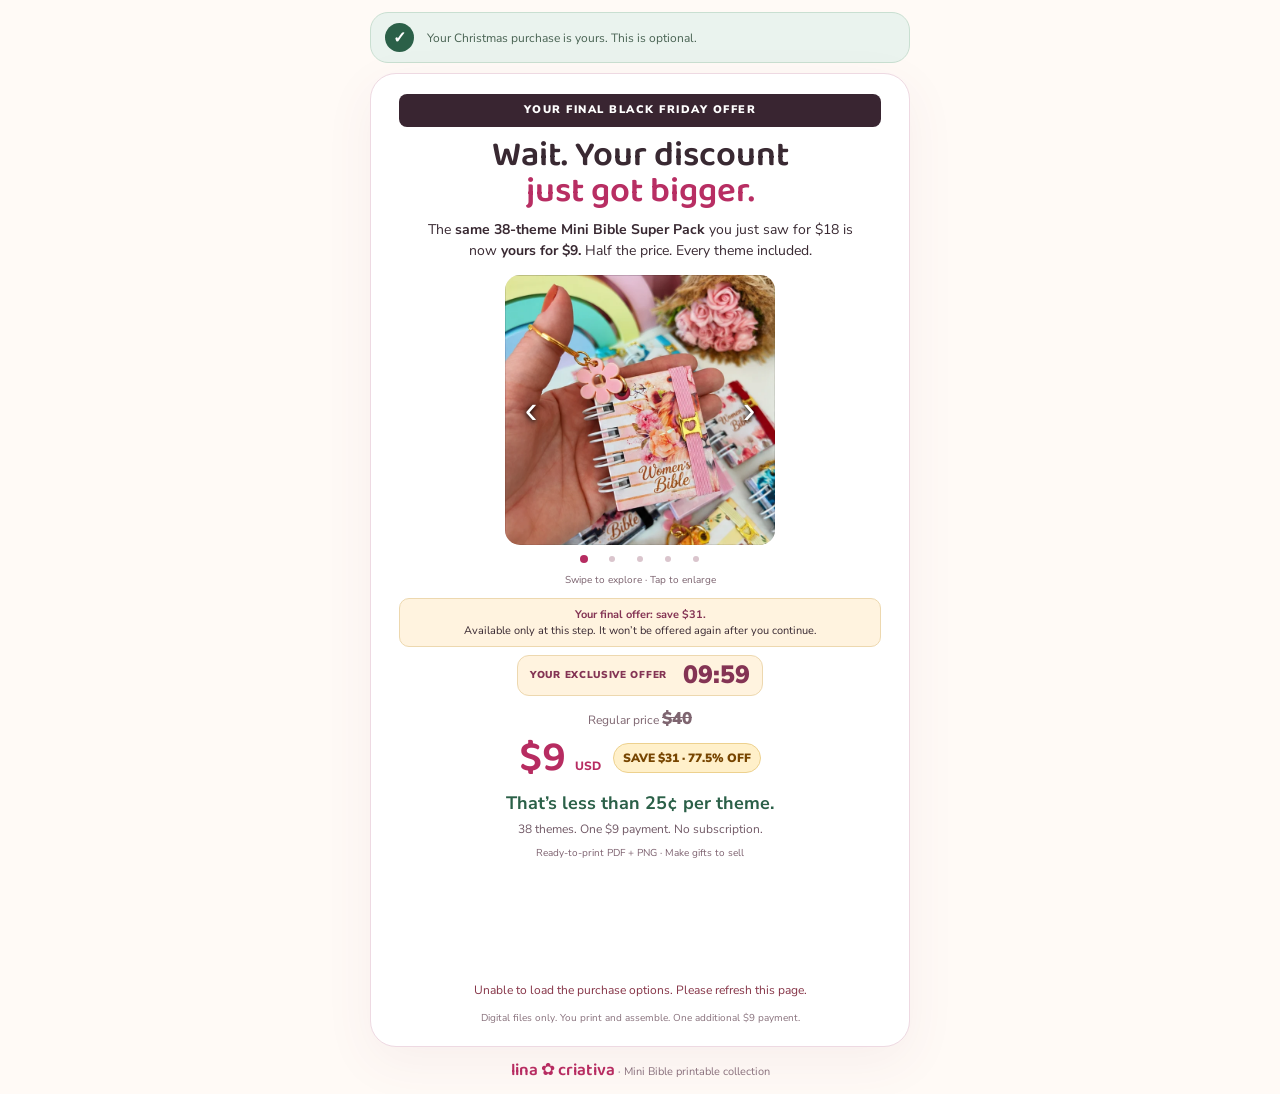
==== index.html @ 566d7fed "Add compact USD9 downsell with promotional copy, gallery and Hotmart funnel widget" ====
<!doctype html><html lang="en-US"><head><meta charset="utf-8"><meta name="viewport" content="width=device-width,initial-scale=1"><meta name="robots" content="noindex,nofollow"><meta name="theme-color" content="#fffaf6"><meta name="description" content="A final $9 offer for the 38-theme Mini Bible printable Super Pack in PDF and PNG."><title>One last offer — 38 Mini Bible themes for $9 | Lina Criativa</title><link rel="preload" as="font" href="./assets/baloo-latin.woff2" type="font/woff2" crossorigin><link rel="stylesheet" href="./compact.css?v=downsell-short-2"><script src="./offer-config.js" defer></script><script src="./app.js?v=downsell-short-2" defer></script></head><body><main class="shell"><section class="thanks" aria-label="Your purchase"><span class="check" aria-hidden="true">✓</span><div><p>Your Christmas purchase is yours. This is optional.</p></div></section><section class="offer" aria-labelledby="offer-title"><p class="eyebrow">YOUR FINAL BLACK FRIDAY OFFER</p><h2 id="offer-title">Wait. Your discount<br><span>just got bigger.</span></h2><p class="intro">The <strong>same 38-theme Mini Bible Super Pack</strong> you just saw for $18 is now <strong>yours for $9.</strong> Half the price. Every theme included.</p><div class="product"><div class="gallery" role="region" aria-label="Mini Bible photo gallery"><div class="gallery-stage"><div class="gallery-track"><button class="slide zoom" type="button" aria-label="Enlarge photo 1"><img src="./assets/photo-01.webp" alt="Floral Mini Bible keepsake with a flower charm" width="700" height="700" fetchpriority="high"></button><button class="slide zoom" type="button" aria-label="Enlarge photo 2"><img src="./assets/photo-02.webp" alt="Pink floral Mini Bible held in a hand" width="700" height="700" loading="lazy"></button><button class="slide zoom" type="button" aria-label="Enlarge photo 3"><img src="./assets/photo-04.webp" alt="Mini Bible with a cross and botanical cover" width="700" height="700" loading="lazy"></button><button class="slide zoom" type="button" aria-label="Enlarge photo 4"><img src="./assets/photo-03.webp" alt="Printed verse pages inside a Mini Bible" width="700" height="700" loading="lazy"></button><button class="slide zoom" type="button" aria-label="Enlarge photo 5"><img src="./assets/hero.webp" alt="A selection of Mini Bible themes" width="700" height="700" loading="lazy"></button></div><button class="gallery-arrow prev" type="button" aria-label="Previous photo">‹</button><button class="gallery-arrow next" type="button" aria-label="Next photo">›</button></div><div class="gallery-dots"><button type="button" data-slide="0" aria-label="Show photo 1" aria-pressed="true"></button><button type="button" data-slide="1" aria-label="Show photo 2" aria-pressed="false"></button><button type="button" data-slide="2" aria-label="Show photo 3" aria-pressed="false"></button><button type="button" data-slide="3" aria-label="Show photo 4" aria-pressed="false"></button><button type="button" data-slide="4" aria-label="Show photo 5" aria-pressed="false"></button></div><p class="gallery-hint">Swipe to explore · Tap to enlarge</p></div></div><div class="decision"><p class="last-chance"><strong>Your final offer: save $31.</strong><br>Available only at this step. It won’t be offered again after you continue.</p><div class="offer-clock" aria-label="Ten-minute countdown"><span>YOUR EXCLUSIVE OFFER</span><strong role="timer" aria-live="off" id="offer-countdown">10:00</strong></div><div class="bf-price"><p class="regular">Regular price <del>$40</del></p><p class="price"><strong>$9 <small>USD</small></strong><span class="saving">SAVE $31 · 77.5% OFF</span></p><p class="theme-value"><strong>That’s less than 25¢ per theme.</strong><span>38 themes. One $9 payment. No subscription.</span></p><p class="bf-note">Ready-to-print PDF + PNG · Make gifts to sell</p></div><!-- HOTMART - Sales Funnel Widget --><div id="hotmart-sales-funnel"></div><p class="widget-status" role="status" hidden>Unable to load the purchase options. Please refresh this page.</p><p class="fine">Digital files only. You print and assemble. One additional $9 payment.</p></div></section></main><footer>lina ✿ criativa <span>· Mini Bible printable collection</span></footer><dialog id="lightbox" aria-label="Enlarged Mini Bible photo"><button type="button" aria-label="Close photo">×</button><img alt=""></dialog><script src="https://checkout.hotmart.com/lib/hotmart-checkout-elements.js" onload="checkoutElements.init('salesFunnel').mount('#hotmart-sales-funnel')" onerror="document.querySelector('.widget-status').hidden=false"></script></body></html>
---- compact.css ----
@font-face{font-family:Baloo;src:url('./assets/baloo-latin.woff2') format('woff2');font-display:swap}@font-face{font-family:Nunito;src:url('./assets/nunito-latin.woff2') format('woff2');font-display:swap}*{box-sizing:border-box}body{margin:0;background:#fffaf6;color:#392932;font-family:Nunito,Arial,sans-serif;line-height:1.5}.shell{max-width:760px;margin:26px auto 0;padding:0 20px}.thanks{display:flex;gap:13px;align-items:flex-start;background:#eaf3ee;border:1px solid #c9dfd1;border-radius:18px;padding:18px 22px;margin-bottom:18px}.check{flex:none;border-radius:50%;background:#2b6048;color:#fff;width:29px;height:29px;display:grid;place-items:center;font-weight:900}.thanks h1{font-size:19px;line-height:1.3;margin:0 0 5px;color:#224e3b}.thanks p{font-size:13px;margin:0;color:#486252}.offer{background:#fff;border:1px solid #eed9e2;box-shadow:0 15px 50px #843b5910;border-radius:26px;padding:28px 34px}.eyebrow{text-align:center;text-transform:uppercase;letter-spacing:1.5px;font-size:11px;font-weight:900;color:#ad2b5c;margin:0 0 10px}.offer h2{font-family:Baloo,Georgia,serif;font-size:43px;line-height:1.04;text-align:center;font-weight:600;margin:0}.offer h2 span{color:#b82e63}.intro{text-align:center;max-width:590px;margin:14px auto 20px;font-size:16px;line-height:1.5}.product{display:grid;grid-template-columns:165px 1fr;gap:24px;align-items:center}.product img{width:165px;height:210px;object-fit:cover;border-radius:16px}.product ul{list-style:none;padding:0;margin:0;font-size:14px}.product li{position:relative;padding:5px 0 5px 20px}.product li:before{content:'✓';position:absolute;left:0;color:#2b6048;font-weight:900}.bonus{font-size:12px;color:#7b626e;line-height:1.45;border-top:1px solid #f0e2e8;padding-top:10px;margin:10px 0 0}.decision{margin-top:18px}.price{display:flex;align-items:center;justify-content:center;gap:14px;flex-wrap:wrap;margin:0 0 12px}.price>span{font-size:12px;color:#79616e}.price strong{color:#b72c61;font-family:Baloo,Georgia,serif;font-size:46px;font-weight:600;line-height:1.1}.price small{font:800 12px Nunito}.accept{display:block;text-align:center;text-decoration:none;font-size:15px;font-weight:900;line-height:1.3;color:white;background:#b62c61;box-shadow:0 5px 0 #8a2048;border-radius:13px;padding:17px 14px}.accept:focus-visible,.decline:focus-visible{outline:3px solid #285848;outline-offset:5px}.decline{display:block;text-align:center;font-size:12px;color:#78616b;margin-top:20px;text-underline-offset:4px}.fine{text-align:center;font-size:11px;color:#88717c;line-height:1.5;margin:12px 0 0}footer{text-align:center;font:20px Baloo,Georgia,serif;color:#b72c61;padding:16px 20px}footer span{font:11px Nunito;color:#8a717d}@media(max-width:600px){.shell{margin-top:12px;padding:0 12px}.thanks{padding:13px;gap:10px;margin-bottom:12px;border-radius:15px}.thanks h1{font-size:16px}.thanks p{font-size:11px}.check{width:25px;height:25px}.offer{padding:20px 16px;border-radius:20px}.eyebrow{font-size:9px;letter-spacing:1px;margin-bottom:10px}.offer h2{font-size:33px}.intro{font-size:13px;margin:11px auto 15px}.product{grid-template-columns:103px 1fr;gap:12px}.product img{width:103px;height:161px;border-radius:11px}.product ul{font-size:11px;line-height:1.45}.product li{padding:4px 0 4px 14px}.bonus{font-size:10px;margin-top:7px;padding-top:7px}.decision{margin-top:14px}.price{gap:9px;margin-bottom:10px}.price>span{font-size:10px}.price strong{font-size:40px}.accept{font-size:13px;padding:14px 10px}.decline{font-size:11px;margin-top:17px}.fine{font-size:10px;margin-top:10px}footer{padding:12px;font-size:18px}}
.bf-price{text-align:center;margin-bottom:13px}.regular{font-size:12px;color:#7e6570;margin:0 0 3px}.regular del{font-weight:900;font-size:17px}.bf-price .price{margin:0;gap:12px}.saving{background:#fff0ca;border:1px solid #edd18e;color:#774500!important;font-weight:900;padding:5px 9px;border-radius:30px}.bf-note{font-size:10px;color:#7d616f;margin:5px 0 0}.eyebrow{background:#392531;color:#fff;border-radius:8px;padding:8px 6px}.offer h2{font-size:39px}@media(max-width:600px){.offer h2{font-size:30px}.intro{font-size:12px;line-height:1.45;margin:10px auto 13px}.eyebrow{font-size:9px;padding:7px 4px}.bf-price{margin-bottom:11px}.regular{font-size:10px}.regular del{font-size:14px}.bf-note{font-size:9px}.saving{font-size:9px!important;padding:4px 7px}.decision{margin-top:12px}.accept{font-size:13px}}

/* Photo gallery and compact mobile layout */
[hidden]{display:none!important}.product{grid-template-columns:220px minmax(0,1fr);gap:20px}.gallery{min-width:0}.gallery-stage{position:relative;border-radius:15px;overflow:hidden;background:#f8efed}.gallery-track{display:flex;overflow-x:auto;scroll-snap-type:x mandatory;scrollbar-width:none;overscroll-behavior-x:contain}.gallery-track::-webkit-scrollbar{display:none}.slide{flex:0 0 100%;min-width:0;scroll-snap-align:start;padding:0;border:0;background:none;cursor:zoom-in}.product .slide img{display:block;width:100%;height:auto;aspect-ratio:1;object-fit:contain;border-radius:0}.gallery-arrow{position:absolute;top:50%;transform:translateY(-50%);width:34px;height:44px;border:0;border-radius:10px;background:#ffffffed;color:#6e2541;font-size:28px;cursor:pointer;box-shadow:0 2px 8px #0002}.prev{left:4px}.next{right:4px}.gallery-dots{display:flex;justify-content:center;gap:0}.gallery-dots button{position:relative;width:28px;height:28px;border:0;background:none;cursor:pointer}.gallery-dots button:after{content:'';position:absolute;width:6px;height:6px;left:11px;top:11px;border-radius:50%;background:#dac5cd}.gallery-dots button[aria-pressed=true]:after{background:#b62c61;width:8px;height:8px;left:10px;top:10px}.gallery-hint{text-align:center;font-size:10px;color:#7b626e;margin:0}.last-chance{background:#fff3df;border:1px solid #edd8af;border-radius:10px;padding:10px;font-size:12px;line-height:1.4;text-align:center;margin:0 0 13px}.last-chance strong{color:#843454}.widget-status{font-size:12px;text-align:center;color:#853346}#hotmart-sales-funnel{width:100%;min-height:100px}#hotmart-sales-funnel iframe{max-width:100%}button:focus-visible{outline:3px solid #285848;outline-offset:2px}#lightbox{border:0;border-radius:18px;padding:10px;background:#fff;max-width:94vw;max-height:94dvh}#lightbox::backdrop{background:#20131dcc}#lightbox img{display:block;max-width:86vw;max-height:82dvh;object-fit:contain}#lightbox>button{display:block;margin-left:auto;border:0;background:#fff;width:44px;height:44px;font-size:30px;cursor:pointer}
@media(max-width:600px){.shell{padding:0 10px;margin-top:10px}.offer{padding:17px 14px}.thanks{padding:11px;margin-bottom:10px}.thanks h1{font-size:15px}.thanks p{font-size:11px}.offer h2{font-size:29px}.product{grid-template-columns:145px minmax(0,1fr);gap:12px}.product ul{font-size:11px}.product li{padding-top:3px;padding-bottom:3px}.bonus{font-size:10px}.gallery-arrow{width:30px;height:44px}.gallery-hint{font-size:9px}.last-chance{font-size:11px;padding:9px;margin-bottom:10px}.fine{font-size:10px}.intro{font-size:12px}.eyebrow{letter-spacing:.7px}.decision{margin-top:13px}}
@media(max-width:360px){.product{grid-template-columns:125px minmax(0,1fr);gap:9px}.offer h2{font-size:26px}}
@media(prefers-reduced-motion:reduce){.gallery-track{scroll-behavior:auto}}

/* Larger product photos and transparent navigation */
.product{grid-template-columns:280px minmax(0,1fr)}.gallery-arrow{background:transparent;box-shadow:none;color:white;text-shadow:0 1px 4px #000,0 0 8px #0009;font-size:38px;width:44px;height:48px}.offer-clock{display:flex;align-items:center;justify-content:center;gap:16px;margin:0 auto 14px;padding:10px 16px;border-radius:12px;background:#fff3df;border:1px solid #edd8af;width:fit-content}.offer-clock span{font-size:10px;font-weight:900;letter-spacing:.7px;color:#843454}.offer-clock strong{font-size:29px;font-weight:900;font-variant-numeric:tabular-nums;line-height:1;color:#843454}.last-chance{margin-bottom:8px}@media(max-width:600px){.product{grid-template-columns:minmax(0,1fr);gap:13px}.gallery{width:100%;max-width:340px;margin-inline:auto}.product ul{font-size:12px;display:grid;grid-template-columns:1fr 1fr;gap:3px 10px}.bonus{font-size:11px}.offer-clock{gap:14px}.gallery-hint{font-size:10px}}

.theme-value{display:grid;gap:3px;text-align:center;margin:12px 0 8px}.theme-value strong{font-size:18px;color:#2b6048}.theme-value span{font-size:12px;color:#715966}@media(max-width:600px){.offer h2{font-size:28px}.theme-value strong{font-size:17px}}

#hotmart-sales-funnel{min-width:0;overflow:hidden}#hotmart-sales-funnel iframe{display:block;width:100%!important;max-width:100%!important;min-width:0!important}


/* Short final-offer layout */
.shell{max-width:580px;margin-top:12px}.thanks{padding:10px 14px;align-items:center;margin-bottom:10px}.thanks p{font-size:12px}.offer{padding:20px 28px}.offer h2{font-size:35px}.intro{font-size:14px;margin:10px auto 14px;max-width:440px}.product{display:block}.gallery{width:100%;max-width:270px;margin-inline:auto}.decision{margin-top:10px}.offer-clock{padding:7px 12px;margin-bottom:10px}.offer-clock strong{font-size:25px}.bf-price{margin-bottom:8px}.theme-value{margin-top:8px}.price strong{font-size:43px}.last-chance{font-size:11px;padding:8px}.fine{font-size:10px}footer{padding:10px;font-size:17px}@media(max-width:600px){.shell{margin-top:8px}.offer{padding:16px 16px}.offer h2{font-size:30px}.intro{font-size:12px;margin:8px auto 12px}.gallery{max-width:290px}.thanks p{font-size:10px}.thanks{padding:8px 10px}.theme-value strong{font-size:16px}.theme-value span{font-size:11px}.eyebrow{margin-bottom:9px}}
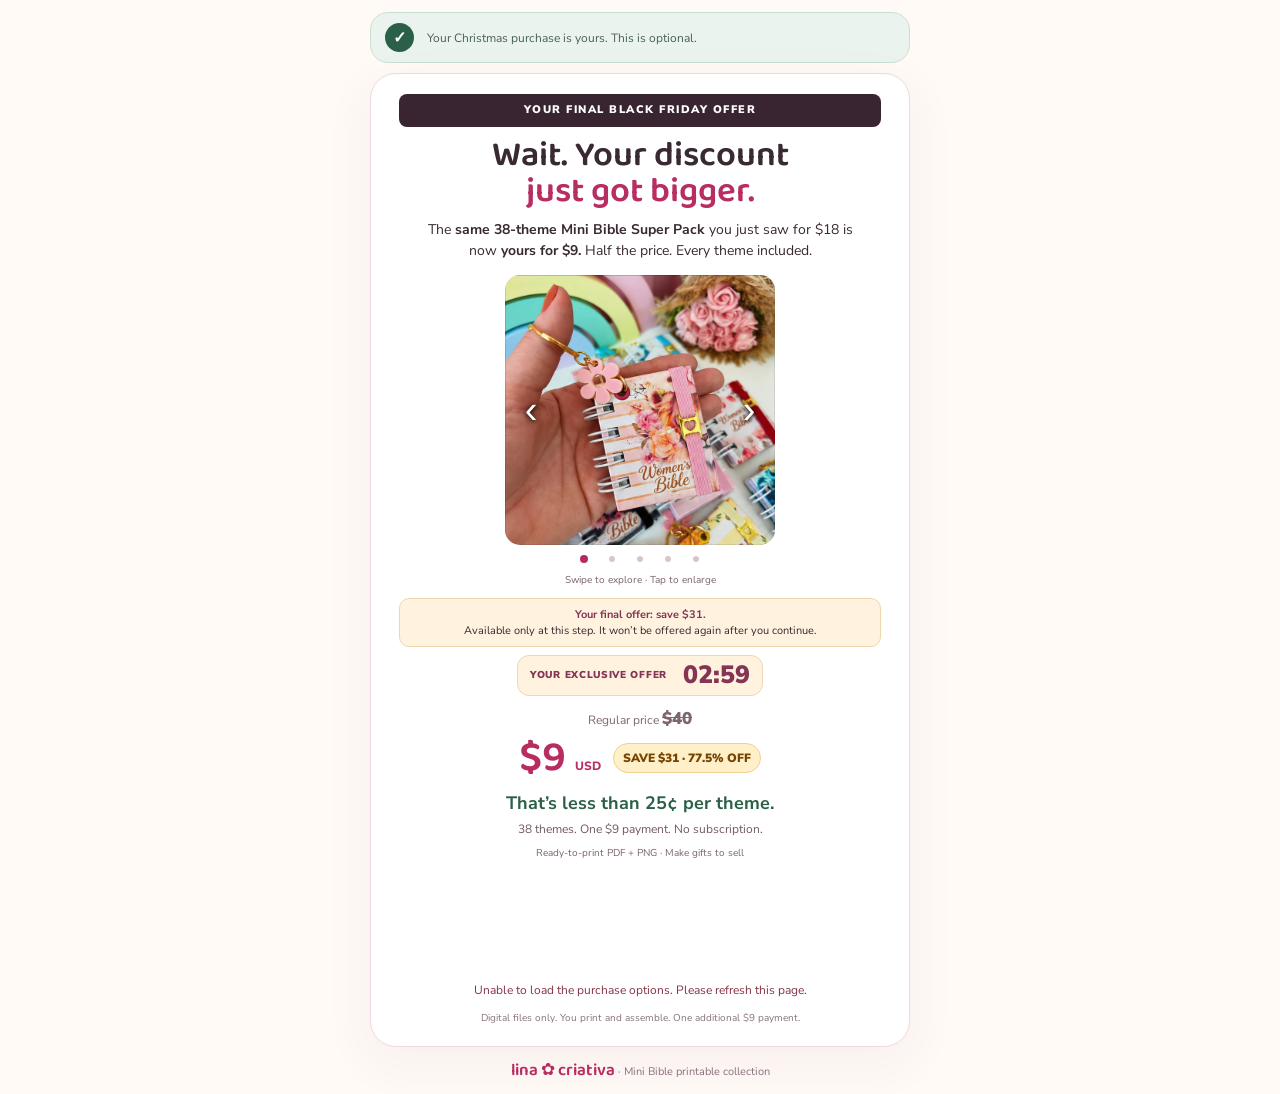
==== commit 6f6f1610: "Set downsell countdown to three minutes" ====
--- a/index.html
+++ b/index.html
@@ -1 +1 @@
-<!doctype html><html lang="en-US"><head><meta charset="utf-8"><meta name="viewport" content="width=device-width,initial-scale=1"><meta name="robots" content="noindex,nofollow"><meta name="theme-color" content="#fffaf6"><meta name="description" content="A final $9 offer for the 38-theme Mini Bible printable Super Pack in PDF and PNG."><title>One last offer — 38 Mini Bible themes for $9 | Lina Criativa</title><link rel="preload" as="font" href="./assets/baloo-latin.woff2" type="font/woff2" crossorigin><link rel="stylesheet" href="./compact.css?v=downsell-short-2"><script src="./offer-config.js" defer></script><script src="./app.js?v=downsell-short-2" defer></script></head><body><main class="shell"><section class="thanks" aria-label="Your purchase"><span class="check" aria-hidden="true">✓</span><div><p>Your Christmas purchase is yours. This is optional.</p></div></section><section class="offer" aria-labelledby="offer-title"><p class="eyebrow">YOUR FINAL BLACK FRIDAY OFFER</p><h2 id="offer-title">Wait. Your discount<br><span>just got bigger.</span></h2><p class="intro">The <strong>same 38-theme Mini Bible Super Pack</strong> you just saw for $18 is now <strong>yours for $9.</strong> Half the price. Every theme included.</p><div class="product"><div class="gallery" role="region" aria-label="Mini Bible photo gallery"><div class="gallery-stage"><div class="gallery-track"><button class="slide zoom" type="button" aria-label="Enlarge photo 1"><img src="./assets/photo-01.webp" alt="Floral Mini Bible keepsake with a flower charm" width="700" height="700" fetchpriority="high"></button><button class="slide zoom" type="button" aria-label="Enlarge photo 2"><img src="./assets/photo-02.webp" alt="Pink floral Mini Bible held in a hand" width="700" height="700" loading="lazy"></button><button class="slide zoom" type="button" aria-label="Enlarge photo 3"><img src="./assets/photo-04.webp" alt="Mini Bible with a cross and botanical cover" width="700" height="700" loading="lazy"></button><button class="slide zoom" type="button" aria-label="Enlarge photo 4"><img src="./assets/photo-03.webp" alt="Printed verse pages inside a Mini Bible" width="700" height="700" loading="lazy"></button><button class="slide zoom" type="button" aria-label="Enlarge photo 5"><img src="./assets/hero.webp" alt="A selection of Mini Bible themes" width="700" height="700" loading="lazy"></button></div><button class="gallery-arrow prev" type="button" aria-label="Previous photo">‹</button><button class="gallery-arrow next" type="button" aria-label="Next photo">›</button></div><div class="gallery-dots"><button type="button" data-slide="0" aria-label="Show photo 1" aria-pressed="true"></button><button type="button" data-slide="1" aria-label="Show photo 2" aria-pressed="false"></button><button type="button" data-slide="2" aria-label="Show photo 3" aria-pressed="false"></button><button type="button" data-slide="3" aria-label="Show photo 4" aria-pressed="false"></button><button type="button" data-slide="4" aria-label="Show photo 5" aria-pressed="false"></button></div><p class="gallery-hint">Swipe to explore · Tap to enlarge</p></div></div><div class="decision"><p class="last-chance"><strong>Your final offer: save $31.</strong><br>Available only at this step. It won’t be offered again after you continue.</p><div class="offer-clock" aria-label="Ten-minute countdown"><span>YOUR EXCLUSIVE OFFER</span><strong role="timer" aria-live="off" id="offer-countdown">10:00</strong></div><div class="bf-price"><p class="regular">Regular price <del>$40</del></p><p class="price"><strong>$9 <small>USD</small></strong><span class="saving">SAVE $31 · 77.5% OFF</span></p><p class="theme-value"><strong>That’s less than 25¢ per theme.</strong><span>38 themes. One $9 payment. No subscription.</span></p><p class="bf-note">Ready-to-print PDF + PNG · Make gifts to sell</p></div><!-- HOTMART - Sales Funnel Widget --><div id="hotmart-sales-funnel"></div><p class="widget-status" role="status" hidden>Unable to load the purchase options. Please refresh this page.</p><p class="fine">Digital files only. You print and assemble. One additional $9 payment.</p></div></section></main><footer>lina ✿ criativa <span>· Mini Bible printable collection</span></footer><dialog id="lightbox" aria-label="Enlarged Mini Bible photo"><button type="button" aria-label="Close photo">×</button><img alt=""></dialog><script src="https://checkout.hotmart.com/lib/hotmart-checkout-elements.js" onload="checkoutElements.init('salesFunnel').mount('#hotmart-sales-funnel')" onerror="document.querySelector('.widget-status').hidden=false"></script></body></html>+<!doctype html><html lang="en-US"><head><meta charset="utf-8"><meta name="viewport" content="width=device-width,initial-scale=1"><meta name="robots" content="noindex,nofollow"><meta name="theme-color" content="#fffaf6"><meta name="description" content="A final $9 offer for the 38-theme Mini Bible printable Super Pack in PDF and PNG."><title>One last offer — 38 Mini Bible themes for $9 | Lina Criativa</title><link rel="preload" as="font" href="./assets/baloo-latin.woff2" type="font/woff2" crossorigin><link rel="stylesheet" href="./compact.css?v=downsell-three-min-3"><script src="./offer-config.js" defer></script><script src="./app.js?v=downsell-three-min-3" defer></script></head><body><main class="shell"><section class="thanks" aria-label="Your purchase"><span class="check" aria-hidden="true">✓</span><div><p>Your Christmas purchase is yours. This is optional.</p></div></section><section class="offer" aria-labelledby="offer-title"><p class="eyebrow">YOUR FINAL BLACK FRIDAY OFFER</p><h2 id="offer-title">Wait. Your discount<br><span>just got bigger.</span></h2><p class="intro">The <strong>same 38-theme Mini Bible Super Pack</strong> you just saw for $18 is now <strong>yours for $9.</strong> Half the price. Every theme included.</p><div class="product"><div class="gallery" role="region" aria-label="Mini Bible photo gallery"><div class="gallery-stage"><div class="gallery-track"><button class="slide zoom" type="button" aria-label="Enlarge photo 1"><img src="./assets/photo-01.webp" alt="Floral Mini Bible keepsake with a flower charm" width="700" height="700" fetchpriority="high"></button><button class="slide zoom" type="button" aria-label="Enlarge photo 2"><img src="./assets/photo-02.webp" alt="Pink floral Mini Bible held in a hand" width="700" height="700" loading="lazy"></button><button class="slide zoom" type="button" aria-label="Enlarge photo 3"><img src="./assets/photo-04.webp" alt="Mini Bible with a cross and botanical cover" width="700" height="700" loading="lazy"></button><button class="slide zoom" type="button" aria-label="Enlarge photo 4"><img src="./assets/photo-03.webp" alt="Printed verse pages inside a Mini Bible" width="700" height="700" loading="lazy"></button><button class="slide zoom" type="button" aria-label="Enlarge photo 5"><img src="./assets/hero.webp" alt="A selection of Mini Bible themes" width="700" height="700" loading="lazy"></button></div><button class="gallery-arrow prev" type="button" aria-label="Previous photo">‹</button><button class="gallery-arrow next" type="button" aria-label="Next photo">›</button></div><div class="gallery-dots"><button type="button" data-slide="0" aria-label="Show photo 1" aria-pressed="true"></button><button type="button" data-slide="1" aria-label="Show photo 2" aria-pressed="false"></button><button type="button" data-slide="2" aria-label="Show photo 3" aria-pressed="false"></button><button type="button" data-slide="3" aria-label="Show photo 4" aria-pressed="false"></button><button type="button" data-slide="4" aria-label="Show photo 5" aria-pressed="false"></button></div><p class="gallery-hint">Swipe to explore · Tap to enlarge</p></div></div><div class="decision"><p class="last-chance"><strong>Your final offer: save $31.</strong><br>Available only at this step. It won’t be offered again after you continue.</p><div class="offer-clock" aria-label="Three-minute countdown"><span>YOUR EXCLUSIVE OFFER</span><strong role="timer" aria-live="off" id="offer-countdown">03:00</strong></div><div class="bf-price"><p class="regular">Regular price <del>$40</del></p><p class="price"><strong>$9 <small>USD</small></strong><span class="saving">SAVE $31 · 77.5% OFF</span></p><p class="theme-value"><strong>That’s less than 25¢ per theme.</strong><span>38 themes. One $9 payment. No subscription.</span></p><p class="bf-note">Ready-to-print PDF + PNG · Make gifts to sell</p></div><!-- HOTMART - Sales Funnel Widget --><div id="hotmart-sales-funnel"></div><p class="widget-status" role="status" hidden>Unable to load the purchase options. Please refresh this page.</p><p class="fine">Digital files only. You print and assemble. One additional $9 payment.</p></div></section></main><footer>lina ✿ criativa <span>· Mini Bible printable collection</span></footer><dialog id="lightbox" aria-label="Enlarged Mini Bible photo"><button type="button" aria-label="Close photo">×</button><img alt=""></dialog><script src="https://checkout.hotmart.com/lib/hotmart-checkout-elements.js" onload="checkoutElements.init('salesFunnel').mount('#hotmart-sales-funnel')" onerror="document.querySelector('.widget-status').hidden=false"></script></body></html>
